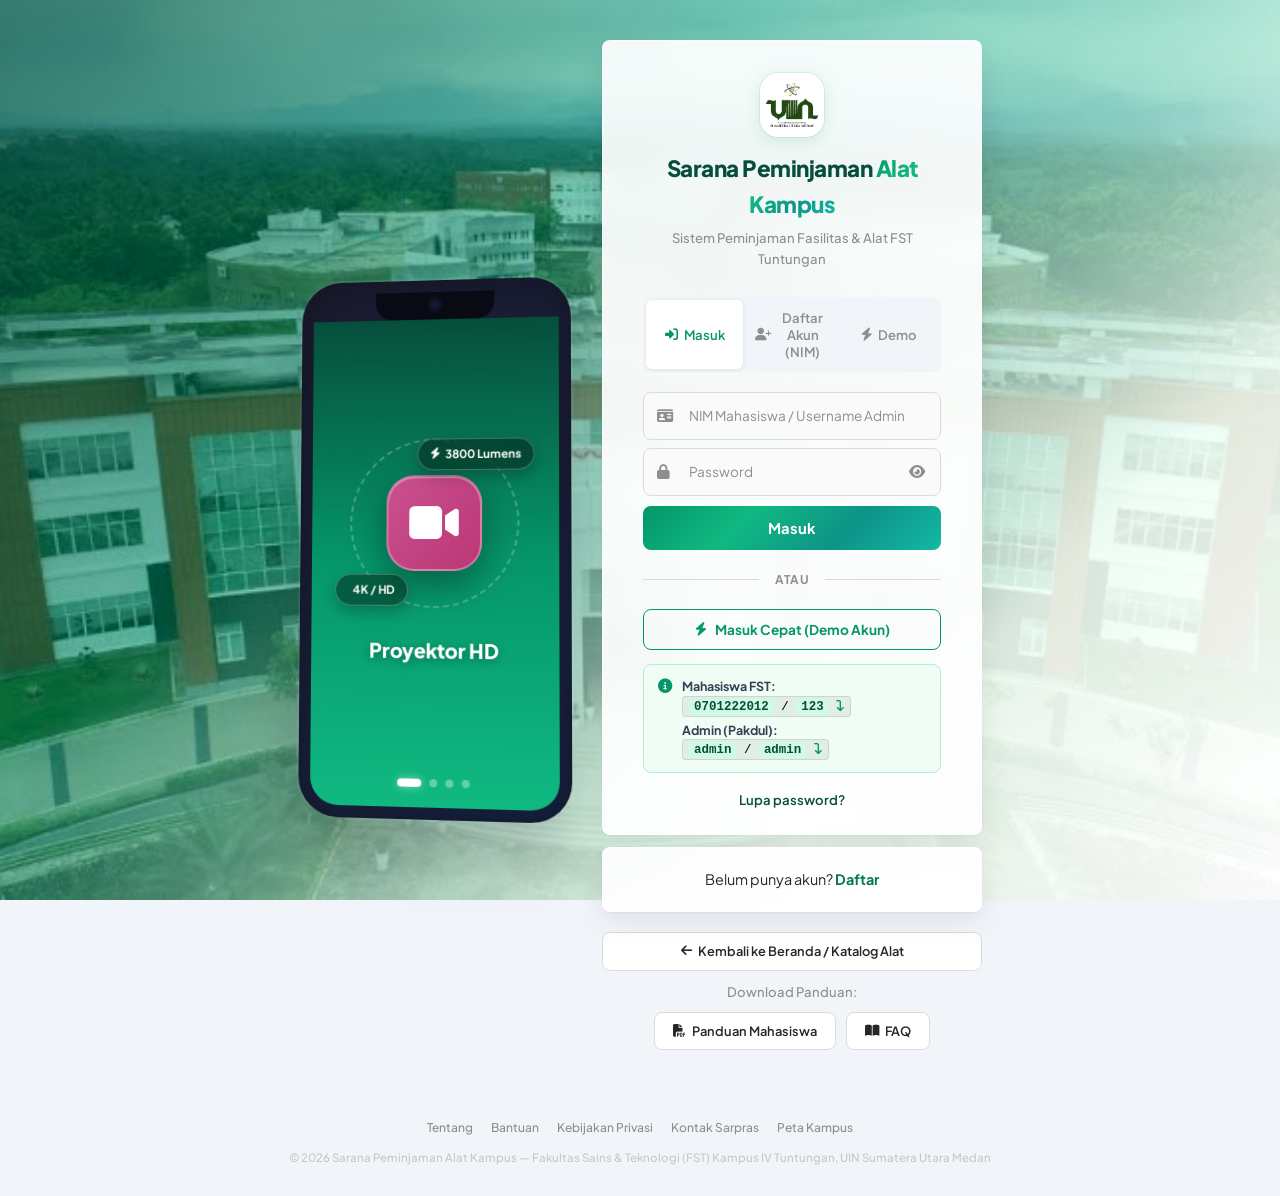
==== admin.html @ a712cbc4 "Add files via upload" ====
<!DOCTYPE html>
<html lang="id">
<head>
  <meta charset="UTF-8">
  <meta name="viewport" content="width=device-width, initial-scale=1.0">
  <title>Admin Dashboard — Sarana Peminjaman Alat Kampus | FST UINSU</title>
  <meta name="description" content="Dashboard Khusus Administrator Sarana Peminjaman Alat Kampus - Fakultas Sains & Teknologi Kampus IV Tuntungan.">
  <link rel="preconnect" href="https://fonts.googleapis.com">
  <link rel="preconnect" href="https://fonts.gstatic.com" crossorigin>
  <link href="https://fonts.googleapis.com/css2?family=Plus+Jakarta+Sans:wght@300;400;500;600;700;800&display=swap" rel="stylesheet">
  <link rel="stylesheet" href="https://cdnjs.cloudflare.com/ajax/libs/font-awesome/6.4.0/css/all.min.css">
  <link rel="stylesheet" href="style.css">
  <style>
    /* Styling Khusus Khusus Halaman Admin */
    .admin-navbar {
      background: #0f172a;
      border-bottom: 2px solid #059669;
      color: #ffffff;
    }
    .admin-navbar .brand-title {
      color: #ffffff;
    }
    .admin-navbar .brand-sub {
      color: #94a3b8;
    }
    .admin-badge-pill {
      background: rgba(16, 185, 129, 0.15);
      border: 1px solid rgba(16, 185, 129, 0.4);
      color: #34d399;
      padding: 6px 14px;
      border-radius: var(--radius-pill);
      font-size: 0.82rem;
      font-weight: 700;
      display: inline-flex;
      align-items: center;
      gap: 6px;
    }

    /* Clean & Simple Admin Hero Banner */
    .admin-simple-banner {
      background: linear-gradient(135deg, #064e3b 0%, #0f172a 100%);
      color: #ffffff;
      border: 1px solid rgba(16, 185, 129, 0.25);
      padding: 1.5rem 2rem;
      border-radius: var(--radius-md);
      margin-bottom: 1.75rem;
      display: flex;
      justify-content: space-between;
      align-items: center;
      flex-wrap: wrap;
      gap: 1.25rem;
      box-shadow: 0 8px 24px rgba(0, 0, 0, 0.08);
    }
    .admin-badge-tag {
      display: inline-flex;
      align-items: center;
      gap: 6px;
      background: rgba(16, 185, 129, 0.2);
      color: #6ee7b7;
      border: 1px solid rgba(16, 185, 129, 0.35);
      padding: 4px 10px;
      border-radius: var(--radius-pill);
      font-size: 0.76rem;
      font-weight: 700;
      margin-bottom: 6px;
    }
    .admin-banner-info h2 {
      font-size: 1.5rem;
      font-weight: 800;
      color: #ffffff;
      margin-bottom: 4px;
    }
    .admin-banner-info p {
      color: #cbd5e1;
      font-size: 0.9rem;
      max-width: 620px;
      margin: 0;
    }
    .admin-banner-actions {
      display: flex;
      gap: 8px;
      flex-wrap: wrap;
    }

    /* Header for Simple Table Panel */
    .panel-header-simple {
      display: flex;
      justify-content: space-between;
      align-items: center;
      flex-wrap: wrap;
      gap: 1rem;
      margin-bottom: 1.2rem;
      background: #ffffff;
      padding: 1.25rem 1.5rem;
      border-radius: var(--radius-md);
      border: 1px solid var(--border-light);
    }
    .search-filter-bar {
      display: flex;
      gap: 10px;
      align-items: center;
      flex-wrap: wrap;
    }
    .search-input-wrap {
      position: relative;
      display: flex;
      align-items: center;
    }
    .search-input-wrap i {
      position: absolute;
      left: 12px;
      color: var(--text-muted);
      font-size: 0.88rem;
    }
    .search-input-wrap input {
      padding: 8px 12px 8px 34px;
      border: 1px solid var(--border-light);
      border-radius: var(--radius-sm);
      font-size: 0.88rem;
      width: 250px;
      background: #f8fafc;
      outline: none;
      transition: var(--transition);
      font-family: inherit;
    }
    .search-input-wrap input:focus {
      border-color: var(--primary);
      background: #ffffff;
      box-shadow: 0 0 0 3px rgba(5, 150, 105, 0.1);
    }
    .simple-select {
      padding: 8px 12px;
      border: 1px solid var(--border-light);
      border-radius: var(--radius-sm);
      background: #f8fafc;
      font-size: 0.88rem;
      outline: none;
      font-family: inherit;
      color: var(--text-secondary);
      font-weight: 600;
      cursor: pointer;
    }
    .simple-select:focus {
      border-color: var(--primary);
      background: #ffffff;
    }

    /* Table Enhancements */
    .custom-table th {
      background: #0f172a;
      color: #ffffff;
      font-weight: 700;
      font-size: 0.82rem;
      padding: 12px 14px;
      letter-spacing: 0.3px;
    }
    .custom-table td {
      padding: 12px 14px;
      vertical-align: middle;
      border-bottom: 1px solid #f1f5f9;
    }
    .student-badge-card {
      display: flex;
      align-items: center;
      gap: 10px;
    }
    .student-avatar {
      width: 38px;
      height: 38px;
      border-radius: 50%;
      background: linear-gradient(135deg, #059669, #10b981);
      color: #ffffff;
      display: flex;
      align-items: center;
      justify-content: center;
      font-weight: 800;
      font-size: 0.95rem;
      flex-shrink: 0;
      box-shadow: 0 2px 6px rgba(5, 150, 105, 0.25);
    }
    .student-info-name {
      font-weight: 700;
      color: var(--text-primary);
      font-size: 0.92rem;
      display: flex;
      align-items: center;
      gap: 6px;
    }
    .student-info-class {
      display: inline-block;
      background: #ecfdf5;
      color: #065f46;
      border: 1px solid #a7f3d0;
      border-radius: 4px;
      font-size: 0.72rem;
      font-weight: 700;
      padding: 1px 6px;
      margin-top: 2px;
    }
    .student-info-nim {
      font-size: 0.78rem;
      color: var(--text-muted);
      margin-top: 2px;
    }
    .item-highlight-box {
      background: #f8fafc;
      border: 1px solid #e2e8f0;
      border-radius: 8px;
      padding: 8px 12px;
    }
  </style>
</head>
<body>
  <!-- Background Glow -->
  <div class="glow-bg glow-1"></div>
  <div class="glow-bg glow-2"></div>
  <div class="glow-bg glow-3"></div>

  <!-- Toast Notification Container -->
  <div id="toast-container" class="toast-container"></div>

  <!-- Top Navigation Bar Admin -->
  <header class="navbar admin-navbar">
    <div class="nav-brand">
      <div class="brand-logo-container">
        <img src="logo-uinsu.png" alt="Logo UINSU Medan" class="brand-uinsu-logo">
      </div>
      <div class="brand-text">
        <span class="brand-title">SARANA <span class="gradient-text">PEMINJAMAN ALAT</span></span>
        <span class="brand-sub">Panel Pengelola Fasilitas & Alat FST Kampus IV Tuntungan</span>
      </div>
    </div>

    <div class="nav-actions">
      <div class="admin-badge-pill">
        <i class="fa-solid fa-shield-halved"></i>
        <span id="admin-header-name">Admin Sarpras FST (Pakdul)</span>
      </div>

      <a href="index.html" class="btn btn-outline btn-sm" style="color:#ffffff; border-color:rgba(255,255,255,0.25);" title="Buka Tampilan Katalog Mahasiswa">
        <i class="fa-solid fa-graduation-cap"></i> Mode Mahasiswa
      </a>

      <button class="btn btn-danger btn-sm" id="btn-admin-logout" onclick="logoutAdmin()">
        <i class="fa-solid fa-right-from-bracket"></i> Keluar
      </button>
    </div>
  </header>

  <!-- Main Container -->
  <main class="main-wrapper">
    <!-- Simple Clean Admin Banner -->
    <div class="admin-simple-banner">
      <div class="admin-banner-info">
        <div class="admin-badge-tag"><i class="fa-solid fa-list-check"></i> Monitoring & Verifikasi Peminjaman Alat Kampus</div>
        <h2>Data Booking Alat Mahasiswa FST</h2>
        <p>Pantau langsung mahasiswa yang membooking proyektor, kabel HDMI, cok sambung, dan beri persetujuan (ACC) dengan mudah.</p>
      </div>
      <div class="admin-banner-actions">
        <button class="btn btn-primary" id="btn-quick-add-item">
          <i class="fa-solid fa-plus-circle"></i> Tambah Unit Alat
        </button>
        <button class="btn btn-outline" id="btn-admin-export-csv" style="background:rgba(255,255,255,0.08); color:#ffffff; border-color:rgba(255,255,255,0.3);">
          <i class="fa-solid fa-file-excel"></i> Unduh Data (.CSV)
        </button>
      </div>
    </div>

    <!-- Admin Metrics Grid -->
    <div class="admin-metrics-grid">
      <div class="metric-card glass-card">
        <div class="metric-icon bg-blue"><i class="fa-solid fa-clock-rotate-left"></i></div>
        <div class="metric-info">
          <span class="metric-val" id="adm-count-pending">0</span>
          <span class="metric-title">Menunggu ACC</span>
        </div>
      </div>
      <div class="metric-card glass-card">
        <div class="metric-icon bg-green"><i class="fa-solid fa-hand-holding-hand"></i></div>
        <div class="metric-info">
          <span class="metric-val" id="adm-count-active">0</span>
          <span class="metric-title">Sedang Dipinjam</span>
        </div>
      </div>
      <div class="metric-card glass-card">
        <div class="metric-icon bg-purple"><i class="fa-solid fa-circle-check"></i></div>
        <div class="metric-info">
          <span class="metric-val" id="adm-count-done">0</span>
          <span class="metric-title">Selesai Dikembalikan</span>
        </div>
      </div>
      <div class="metric-card glass-card">
        <div class="metric-icon bg-yellow"><i class="fa-solid fa-boxes-stacked"></i></div>
        <div class="metric-info">
          <span class="metric-val" id="adm-count-total-stock">0</span>
          <span class="metric-title">Total Stok Alat FST</span>
        </div>
      </div>
    </div>

    <!-- Navigation Sub-Tabs -->
    <div class="admin-sub-tabs">
      <button class="sub-tab active" data-sub="admin-sub-requests">
        <i class="fa-solid fa-users-viewfinder"></i> Daftar Booking Mahasiswa <span class="badge badge-warning" id="pending-tab-badge">0</span>
      </button>
      <button class="sub-tab" data-sub="admin-sub-inventory">
        <i class="fa-solid fa-boxes-stacked"></i> Stok Alat Kampus
      </button>
      <button class="sub-tab" data-sub="admin-sub-students">
        <i class="fa-solid fa-id-card"></i> Data Mahasiswa (<span id="student-count-badge">0</span>)
      </button>
      <button class="sub-tab" data-sub="admin-sub-reports">
        <i class="fa-solid fa-clock-rotate-left"></i> Riwayat Selesai
      </button>
      <button class="sub-tab" data-sub="admin-sub-sql" style="margin-left:auto;">
        <i class="fa-solid fa-terminal"></i> Database SQL
      </button>
    </div>

    <!-- Sub 1: Requests Management (Daftar Booking Mahasiswa) -->
    <div id="admin-sub-requests" class="admin-sub-panel active">
      <div class="panel-header-simple">
        <div>
          <h3 style="font-size:1.25rem; font-weight:800; color:var(--text-primary); margin-bottom:4px;">
            <i class="fa-solid fa-clipboard-user text-primary"></i> Mahasiswa yang Membooking Alat Kampus
          </h3>
          <p class="text-muted" style="font-size:0.88rem;">Berikut adalah daftar nama mahasiswa, kelas, alat yang dipinjam, beserta status verifikasi.</p>
        </div>
        <div class="search-filter-bar">
          <div class="search-input-wrap">
            <i class="fa-solid fa-magnifying-glass"></i>
            <input type="text" id="admin-booking-search" placeholder="Cari nama mahasiswa, NIM, atau alat..." oninput="filterAdminLoans()">
          </div>
          <select id="admin-status-filter" onchange="filterAdminLoans()" class="simple-select">
            <option value="all">Semua Status</option>
            <option value="pending">Menunggu ACC (Pending)</option>
            <option value="approved">Sedang Dipinjam (ACC)</option>
            <option value="returned">Selesai Dikembalikan</option>
            <option value="rejected">Ditolak</option>
          </select>
        </div>
      </div>

      <div class="table-container glass-card" style="box-shadow: 0 4px 20px rgba(0,0,0,0.04); border-radius:12px; overflow:hidden;">
        <table class="custom-table" id="admin-requests-table">
          <thead>
            <tr>
              <th style="width:110px;">ID Booking</th>
              <th>Identitas Mahasiswa</th>
              <th>Alat yang Dibooking</th>
              <th>Jadwal Penggunaan</th>
              <th>Ruangan & Keperluan</th>
              <th style="text-align:center;">Status</th>
              <th style="width: 170px; text-align:center;">Tindakan Admin</th>
            </tr>
          </thead>
          <tbody id="admin-requests-body">
            <!-- Dynamically filled -->
          </tbody>
        </table>
      </div>
    </div>

    <!-- Sub 2: Inventory Stock Management -->
    <div id="admin-sub-inventory" class="admin-sub-panel">
      <div class="panel-header-sub">
        <div>
          <h3>Kelola Inventaris Fasilitas FST Kampus IV Tuntungan</h3>
          <p class="text-muted">Tambah stok unit baru, ubah ketersediaan, perbaiki kondisi barang.</p>
        </div>
        <button class="btn btn-primary btn-sm" id="btn-add-item-modal">
          <i class="fa-solid fa-plus"></i> Tambah Unit Baru
        </button>
      </div>

      <div class="table-container glass-card">
        <table class="custom-table" id="admin-stock-table">
          <thead>
            <tr>
              <th>Kode Unit</th>
              <th>Nama Barang</th>
              <th>Kategori</th>
              <th>Total Stok</th>
              <th>Tersedia</th>
              <th>Kondisi</th>
              <th>Aksi</th>
            </tr>
          </thead>
          <tbody id="admin-stock-body">
            <!-- Injected via JS -->
          </tbody>
        </table>
      </div>
    </div>

    <!-- Sub 3: Mahasiswa Management (Multi Mahasiswa) -->
    <div id="admin-sub-students" class="admin-sub-panel">
      <div class="panel-header-sub">
        <div>
          <h3>Daftar Akun Mahasiswa Terdaftar (NIM)</h3>
          <p class="text-muted">Semua mahasiswa yang telah registrasi menggunakan NIM pada sistem peminjaman PAKDUL UINSU.</p>
        </div>
      </div>
      <div class="table-container glass-card">
        <table class="custom-table" id="admin-students-table">
          <thead>
            <tr>
              <th>NIM Mahasiswa</th>
              <th>Nama Lengkap</th>
              <th>Kelas / Rombel</th>
              <th>Program Studi</th>
              <th>No. WhatsApp</th>
              <th>Total Pinjam</th>
              <th>Status Akun</th>
            </tr>
          </thead>
          <tbody id="admin-students-body">
            <!-- Dynamically populated via JS -->
          </tbody>
        </table>
      </div>
    </div>

    <!-- Sub 4: Log Reports -->
    <div id="admin-sub-reports" class="admin-sub-panel">
      <div class="panel-header-sub">
        <div>
          <h3>Riwayat Log Transaksi & Arsip ACC</h3>
          <p class="text-muted">Semua arsip permohonan yang disetujui, ditolak, dan dikembalikan.</p>
        </div>
      </div>
      <div class="table-container glass-card">
        <table class="custom-table" id="admin-logs-table">
          <thead>
            <tr>
              <th>Waktu Log</th>
              <th>Mahasiswa</th>
              <th>Fasilitas</th>
              <th>Status Akhir</th>
              <th>Catatan Admin</th>
            </tr>
          </thead>
          <tbody id="admin-logs-body">
            <!-- Dynamically filled -->
          </tbody>
        </table>
      </div>
    </div>

    <!-- Sub 5: SQL Query Console (Database Query Simulator) -->
    <div id="admin-sub-sql" class="admin-sub-panel">
      <div class="panel-header-sub">
        <div>
          <h3>Database Query Console (SQL Simulator)</h3>
          <p class="text-muted">Eksekusi perintah query SQL langsung (SELECT, INSERT, UPDATE, DELETE) pada tabel <code>users</code>, <code>fasilitas</code>, dan <code>peminjaman</code>.</p>
        </div>
      </div>

      <div class="glass-card" style="padding:1.5rem; margin-bottom:1.5rem;">
        <div style="display:flex; justify-content:space-between; align-items:center; margin-bottom:10px; flex-wrap:wrap; gap:8px;">
          <span style="font-weight:700; color:var(--text-primary);"><i class="fa-solid fa-terminal text-primary"></i> Editor Perintah SQL:</span>
          <div style="display:flex; gap:6px; flex-wrap:wrap;">
            <button type="button" class="btn btn-outline btn-sm" onclick="setSampleSql(1)">Query 1: Semua Mahasiswa</button>
            <button type="button" class="btn btn-outline btn-sm" onclick="setSampleSql(2)">Query 2: Alat Tersedia</button>
            <button type="button" class="btn btn-outline btn-sm" onclick="setSampleSql(3)">Query 3: Peminjaman Pending</button>
            <button type="button" class="btn btn-outline btn-sm" onclick="setSampleSql(4)">Query 4: Riwayat Peminjaman</button>
          </div>
        </div>

        <textarea id="sql-input-query" rows="4" style="width:100%; font-family:Consolas, 'Courier New', monospace; font-size:0.95rem; background:#0f172a; color:#38bdf8; border:1px solid #334155; border-radius:8px; padding:14px; outline:none; resize:vertical;" placeholder="Tuliskan query SQL di sini, contoh: SELECT * FROM users;"></textarea>

        <div style="display:flex; justify-content:space-between; align-items:center; margin-top:12px; flex-wrap:wrap; gap:10px;">
          <div style="font-size:0.8rem; color:var(--text-muted);">
            Tabel tersedia: <code style="color:#059669; font-weight:700;">users</code> (Mahasiswa & Admin), <code style="color:#059669; font-weight:700;">fasilitas</code> (Inventaris Alat), <code style="color:#059669; font-weight:700;">peminjaman</code> (Transaksi).
          </div>
          <button type="button" class="btn btn-primary" onclick="runSqlQuery()" style="padding:8px 20px;">
            <i class="fa-solid fa-play"></i> Eksekusi Query
          </button>
        </div>
      </div>

      <div class="glass-card" style="padding:1.5rem;">
        <div style="display:flex; justify-content:space-between; align-items:center; margin-bottom:12px;">
          <h4 style="font-weight:700;"><i class="fa-solid fa-table-list"></i> Hasil Eksekusi Query (Result Set)</h4>
          <span id="sql-exec-info" style="font-size:0.82rem; color:var(--text-muted);">Status: Siap menjalankan query</span>
        </div>
        <div id="sql-result-container" style="overflow-x:auto; max-height:450px;">
          <p class="text-muted" style="padding:1rem 0;">Belum ada query yang dieksekusi. Klik salah satu tombol contoh query atau ketik query SQL Anda di atas.</p>
        </div>
      </div>
    </div>
  </main>

  <!-- Modal: Tambah / Edit Fasilitas Baru (Admin) -->
  <div class="modal-backdrop" id="modal-inventory">
    <div class="modal-box glass-card">
      <div class="modal-header">
        <h3><i class="fa-solid fa-boxes-packing text-primary"></i> Tambah Sarana / Alat Perkuliahan Baru</h3>
        <button class="close-btn" onclick="closeModal('modal-inventory')">&times;</button>
      </div>
      <div class="modal-body">
        <form id="inventory-form">
          <input type="hidden" id="inv-id">
          <div class="form-group">
            <label>Kode Barang (ID Unik) <span class="text-danger">*</span></label>
            <input type="text" id="inv-code" placeholder="Contoh: PROJ-03 / HDMI-04" required>
          </div>
          <div class="form-group">
            <label>Nama Barang / Tipe <span class="text-danger">*</span></label>
            <input type="text" id="inv-name" placeholder="Contoh: Kabel HDMI 2.1 Braided 5M" required>
          </div>
          <div class="form-row">
            <div class="form-group">
              <label>Kategori <span class="text-danger">*</span></label>
              <select id="inv-category" required>
                <option value="hdmi">Kabel HDMI</option>
                <option value="proyektor">Proyektor</option>
                <option value="coksambung">Cok Sambung</option>
              </select>
            </div>
            <div class="form-group">
              <label>Total Stok Unit <span class="text-danger">*</span></label>
              <input type="number" id="inv-stock" min="1" max="100" value="5" required>
            </div>
          </div>
          <div class="form-group">
            <label>Lokasi Penyimpanan / Pos Sarpras <span class="text-danger">*</span></label>
            <input type="text" id="inv-location" placeholder="Contoh: Pos Sarpras FST Lt. 1, Kampus IV Tuntungan" required>
          </div>
          <div class="form-group">
            <label>Spesifikasi & Kelengkapan</label>
            <textarea id="inv-specs" rows="2" placeholder="Panjang kabel, lumens proyektor, lubang colokan, dll."></textarea>
          </div>
          <div class="modal-footer-actions">
            <button type="button" class="btn btn-secondary" onclick="closeModal('modal-inventory')">Batal</button>
            <button type="submit" class="btn btn-primary"><i class="fa-solid fa-save"></i> Simpan ke Inventaris</button>
          </div>
        </form>
      </div>
    </div>
  </div>

  <!-- Footer -->
  <footer class="footer">
    <div class="footer-content">
      <p>© 2026 <strong>Sarana Peminjaman Alat Kampus</strong> — Panel Khusus Administrator Sarpras Fakultas Sains dan Teknologi (FST) Kampus IV Tuntungan UIN Sumatera Utara Medan.</p>
      <div class="footer-tags">
        <span class="status-indicator online"></span> Mode Khusus Admin Aktif
      </div>
    </div>
  </footer>

  <script src="admin.js"></script>
</body>
</html>
---- style.css ----
:root {
  --font-family: 'Plus Jakarta Sans', system-ui, -apple-system, sans-serif;
  
  /* Color Palette - Paduan Putih & Hijau UINSU */
  --bg-page: #f8fafc;
  --bg-card: #ffffff;
  --bg-card-hover: #f0fdf4;
  --border-light: #e2e8f0;
  --border-green: rgba(5, 150, 105, 0.25);
  
  /* Primary Green (Khas UINSU) */
  --primary: #059669;
  --primary-hover: #047857;
  --primary-dark: #064e3b;
  --primary-light: #ecfdf5;
  --primary-subtle: #d1fae5;
  
  /* Secondary & Accents */
  --secondary: #0d9488;
  --accent-gold: #d97706;
  --accent-gold-light: #fef3c7;
  --accent-emerald: #10b981;
  --accent-rose: #e11d48;
  --accent-rose-light: #ffe4e6;

  /* Typography Colors */
  --text-primary: #0f172a;
  --text-secondary: #334155;
  --text-muted: #64748b;
  --text-light: #ffffff;

  /* Shadows */
  --shadow-sm: 0 1px 3px rgba(0, 0, 0, 0.06), 0 1px 2px rgba(0, 0, 0, 0.04);
  --shadow-card: 0 4px 20px -2px rgba(15, 23, 42, 0.06), 0 2px 6px -1px rgba(15, 23, 42, 0.04);
  --shadow-card-hover: 0 14px 30px -4px rgba(5, 150, 105, 0.16), 0 4px 10px -2px rgba(0, 0, 0, 0.04);
  --shadow-glow: 0 0 25px rgba(16, 185, 129, 0.25);

  --radius-sm: 8px;
  --radius-md: 14px;
  --radius-lg: 20px;
  --radius-pill: 9999px;

  --transition: all 0.25s cubic-bezier(0.4, 0, 0.2, 1);
}

* {
  box-sizing: border-box;
  margin: 0;
  padding: 0;
}

body {
  font-family: var(--font-family);
  background-color: var(--bg-page);
  color: var(--text-primary);
  min-height: 100vh;
  position: relative;
  overflow-x: hidden;
  line-height: 1.6;
}

/* Background Kampus UINSU - Mode Paduan Hijau Emerald & Putih */
body::before {
  content: '';
  position: fixed;
  top: 0;
  left: 0;
  width: 100%;
  height: 100%;
  background: 
    linear-gradient(135deg, 
      rgba(6, 78, 59, 0.28) 0%, 
      rgba(240, 253, 244, 0.82) 40%, 
      rgba(248, 250, 252, 0.90) 100%),
    url('bg-kampus.jpg') center top / cover no-repeat;
  pointer-events: none;
  z-index: -2;
  filter: brightness(1.05) saturate(1.25);
}

/* Ambient Subtle Lighting */
.glow-bg {
  position: fixed;
  border-radius: 50%;
  filter: blur(120px);
  pointer-events: none;
  z-index: -1;
}

.glow-1 {
  width: 500px;
  height: 500px;
  background: radial-gradient(circle, rgba(16, 185, 129, 0.12) 0%, transparent 70%);
  top: -100px;
  right: -100px;
}

.glow-2 {
  width: 600px;
  height: 600px;
  background: radial-gradient(circle, rgba(5, 150, 105, 0.08) 0%, transparent 70%);
  bottom: 10%;
  left: -200px;
}

.glow-3 {
  width: 400px;
  height: 400px;
  background: radial-gradient(circle, rgba(217, 119, 6, 0.06) 0%, transparent 70%);
  top: 40%;
  right: 10%;
}

/* Generic Clean Card */
.glass-card {
  background: var(--bg-card);
  border: 1px solid var(--border-light);
  border-radius: var(--radius-md);
  box-shadow: var(--shadow-card);
  transition: var(--transition);
}

.gradient-text {
  background: linear-gradient(135deg, #059669, #10b981);
  -webkit-background-clip: text;
  -webkit-text-fill-color: transparent;
}

/* Navbar */
.navbar {
  position: sticky;
  top: 0;
  z-index: 100;
  display: flex;
  align-items: center;
  justify-content: space-between;
  padding: 0.9rem 3rem;
  background: rgba(255, 255, 255, 0.94);
  backdrop-filter: blur(14px);
  -webkit-backdrop-filter: blur(14px);
  border-bottom: 2px solid #10b981;
  box-shadow: 0 4px 20px -2px rgba(0, 0, 0, 0.04);
}

.nav-brand {
  display: flex;
  align-items: center;
  gap: 12px;
}

.brand-logo-container {
  width: 48px;
  height: 48px;
  border-radius: 12px;
  background: #ffffff;
  display: flex;
  align-items: center;
  justify-content: center;
  padding: 4px;
  box-shadow: 0 4px 12px rgba(16, 185, 129, 0.2);
  border: 1px solid rgba(5, 150, 105, 0.2);
  transition: transform 0.3s ease;
}

.brand-logo-container:hover {
  transform: scale(1.06);
}

.brand-uinsu-logo {
  width: 100%;
  height: 100%;
  object-fit: contain;
}

.brand-text {
  display: flex;
  flex-direction: column;
}

.brand-title {
  font-size: 1.25rem;
  font-weight: 800;
  letter-spacing: -0.5px;
  color: var(--primary-dark);
}

.brand-sub {
  font-size: 0.75rem;
  color: var(--text-muted);
  font-weight: 600;
}

.nav-actions {
  display: flex;
  align-items: center;
  gap: 1rem;
}

.role-switcher-badge {
  display: flex;
  align-items: center;
  gap: 8px;
  padding: 7px 15px;
  background: #f0fdf4;
  border: 1px solid rgba(5, 150, 105, 0.3);
  border-radius: var(--radius-pill);
  font-size: 0.825rem;
  font-weight: 600;
  color: #047857;
  cursor: pointer;
  transition: var(--transition);
}

.role-switcher-badge:hover {
  background: #d1fae5;
  border-color: var(--primary);
  transform: translateY(-1px);
}

/* Main Layout */
.main-wrapper {
  max-width: 1300px;
  margin: 0 auto;
  padding: 2rem 2rem 5rem 2rem;
  position: relative;
  z-index: 10;
}

/* View Navigation Bar */
.view-navigation {
  display: flex;
  gap: 8px;
  margin-bottom: 2rem;
  background: #ffffff;
  padding: 6px;
  border-radius: var(--radius-pill);
  border: 1px solid var(--border-light);
  box-shadow: var(--shadow-sm);
  width: fit-content;
}

.nav-tab {
  border: none;
  background: transparent;
  color: var(--text-secondary);
  font-family: inherit;
  font-size: 0.9rem;
  font-weight: 600;
  padding: 9px 20px;
  border-radius: var(--radius-pill);
  cursor: pointer;
  display: flex;
  align-items: center;
  gap: 8px;
  transition: var(--transition);
}

.nav-tab:hover {
  color: var(--primary);
  background: #f0fdf4;
}

.nav-tab.active {
  background: linear-gradient(135deg, #059669, #047857);
  color: #ffffff;
  box-shadow: 0 4px 14px rgba(5, 150, 105, 0.35);
}

.badge {
  background: rgba(255, 255, 255, 0.25);
  color: #fff;
  font-size: 0.7rem;
  padding: 2px 7px;
  border-radius: var(--radius-pill);
  font-weight: 700;
}

.nav-tab.active .badge {
  background: rgba(255, 255, 255, 0.3);
  color: #fff;
}

.badge-warning {
  background: var(--accent-gold);
  color: #fff;
}

/* Views */
.view-panel {
  display: none;
  animation: fadeIn 0.3s cubic-bezier(0.4, 0, 0.2, 1);
}

.view-panel.active {
  display: block;
}

@keyframes fadeIn {
  from { opacity: 0; transform: translateY(6px); }
  to { opacity: 1; transform: translateY(0); }
}

/* ============================================================
   HERO BANNER (PADUAN HIJAU, PUTIH, & GAMBAR KAMPUS TERANG)
============================================================ */
.hero-banner {
  display: grid;
  grid-template-columns: 1.35fr 1fr;
  gap: 2.2rem;
  padding: 3.2rem 3rem;
  margin-bottom: 2.5rem;
  position: relative;
  overflow: hidden;
  border-radius: var(--radius-lg);
  border: 1px solid rgba(5, 150, 105, 0.25);
  box-shadow: 0 15px 35px -5px rgba(5, 150, 105, 0.12), 0 5px 15px rgba(0, 0, 0, 0.04);
  background: #ffffff;
}

/* Background image layer for Hero: Daylight Campus with soft White-Green wash */
.hero-banner-bg {
  position: absolute;
  inset: 0;
  background: 
    linear-gradient(95deg, 
      rgba(255, 255, 255, 0.96) 0%, 
      rgba(255, 255, 255, 0.88) 45%, 
      rgba(255, 255, 255, 0.38) 75%, 
      rgba(240, 253, 244, 0.45) 100%),
    url('bg-kampus.jpg') center 35% / cover no-repeat;
  z-index: 0;
  filter: brightness(1.18) saturate(1.22) contrast(1.02);
  transition: transform 0.8s ease;
}

.hero-banner:hover .hero-banner-bg {
  transform: scale(1.03);
}

.hero-banner::after {
  content: '';
  position: absolute;
  top: 0;
  right: 0;
  width: 350px;
  height: 100%;
  background: radial-gradient(circle, rgba(16, 185, 129, 0.15), transparent 70%);
  pointer-events: none;
  z-index: 1;
}

.hero-content {
  position: relative;
  z-index: 2;
}

.hero-badge-group {
  display: flex;
  align-items: center;
  gap: 8px;
  flex-wrap: wrap;
  margin-bottom: 1.1rem;
}

.hero-badge {
  display: inline-flex;
  align-items: center;
  gap: 6px;
  padding: 5px 14px;
  border-radius: var(--radius-pill);
  background: #ffffff;
  border: 1px solid rgba(5, 150, 105, 0.3);
  color: #047857;
  font-size: 0.8rem;
  font-weight: 700;
  box-shadow: 0 2px 8px rgba(0, 0, 0, 0.04);
}

.hero-badge-location {
  background: #fef3c7;
  border-color: rgba(217, 119, 6, 0.35);
  color: #b45309;
}

.hero-title {
  font-size: 2.35rem;
  font-weight: 800;
  line-height: 1.25;
  margin-bottom: 1rem;
  letter-spacing: -0.5px;
  color: #064e3b;
}

.hero-desc {
  color: #334155;
  font-size: 1rem;
  margin-bottom: 2rem;
  max-width: 580px;
  line-height: 1.6;
  font-weight: 500;
}

.hero-stats {
  display: flex;
  align-items: center;
  gap: 1.8rem;
}

.stat-item {
  display: flex;
  flex-direction: column;
}

.stat-number {
  font-size: 1.85rem;
  font-weight: 800;
  color: #064e3b;
}

.stat-number.text-success {
  color: #059669;
}

.stat-number.text-warning {
  color: #d97706;
}

.stat-label {
  font-size: 0.8rem;
  color: #64748b;
  font-weight: 600;
}

.stat-divider {
  width: 1px;
  height: 38px;
  background: rgba(5, 150, 105, 0.2);
}

.hero-illustration {
  display: flex;
  flex-direction: column;
  justify-content: center;
  gap: 1.1rem;
  position: relative;
  z-index: 2;
}

.floating-gadget {
  display: flex;
  align-items: center;
  gap: 1.1rem;
  padding: 1.1rem 1.5rem;
  border-radius: var(--radius-md);
  background: rgba(255, 255, 255, 0.94);
  border: 1px solid rgba(5, 150, 105, 0.22);
  backdrop-filter: blur(12px);
  -webkit-backdrop-filter: blur(12px);
  box-shadow: 0 8px 24px rgba(15, 23, 42, 0.08);
  transition: var(--transition);
  color: #0f172a;
}

.floating-gadget:hover {
  transform: translateX(8px);
  border-color: #059669;
  background: #ffffff;
  box-shadow: 0 12px 28px rgba(5, 150, 105, 0.2);
}

.floating-gadget i {
  font-size: 1.6rem;
  width: 44px;
  height: 44px;
  border-radius: 10px;
  display: flex;
  align-items: center;
  justify-content: center;
}

.card-hdmi i {
  background: #eff6ff;
  color: #2563eb;
}

.card-projector i {
  background: #fdf2f8;
  color: #db2777;
}

.card-plug i {
  background: #fef3c7;
  color: #d97706;
}

.floating-gadget strong {
  display: block;
  font-size: 0.95rem;
  color: #0f172a;
}

.floating-gadget small {
  color: #64748b;
  font-size: 0.78rem;
  font-weight: 500;
}

/* ============================================================
   FILTER & SEARCH BAR
============================================================ */
.filter-bar {
  display: flex;
  align-items: center;
  justify-content: space-between;
  padding: 1.1rem 1.6rem;
  margin-bottom: 2rem;
  gap: 1rem;
  flex-wrap: wrap;
  background: #ffffff;
  border: 1px solid var(--border-light);
  box-shadow: var(--shadow-card);
  border-radius: var(--radius-md);
}

.search-box {
  display: flex;
  align-items: center;
  gap: 10px;
  background: #f8fafc;
  border: 1px solid #cbd5e1;
  padding: 9px 18px;
  border-radius: var(--radius-pill);
  flex: 1;
  min-width: 280px;
  transition: var(--transition);
}

.search-box:focus-within {
  border-color: var(--primary);
  background: #ffffff;
  box-shadow: 0 0 0 3px rgba(5, 150, 105, 0.15);
}

.search-box i {
  color: var(--text-muted);
}

.search-box input {
  background: transparent;
  border: none;
  outline: none;
  color: var(--text-primary);
  font-family: inherit;
  font-size: 0.9rem;
  width: 100%;
}

.search-box input::placeholder {
  color: #94a3b8;
}

.category-pills {
  display: flex;
  gap: 8px;
  flex-wrap: wrap;
}

.pill {
  background: #f1f5f9;
  border: 1px solid var(--border-light);
  color: #475569;
  padding: 8px 18px;
  border-radius: var(--radius-pill);
  font-family: inherit;
  font-size: 0.85rem;
  font-weight: 600;
  cursor: pointer;
  display: flex;
  align-items: center;
  gap: 6px;
  transition: var(--transition);
}

.pill:hover {
  background: #ecfdf5;
  color: var(--primary);
  border-color: rgba(5, 150, 105, 0.3);
}

.pill.active {
  background: var(--primary);
  border-color: var(--primary-hover);
  color: #ffffff;
  box-shadow: 0 4px 12px rgba(5, 150, 105, 0.28);
}

/* ============================================================
   ITEMS GRID & EQUIPMENT CARDS
============================================================ */
.items-grid {
  display: grid;
  grid-template-columns: repeat(auto-fill, minmax(350px, 1fr));
  gap: 1.8rem;
}

.equipment-card {
  border-radius: var(--radius-lg);
  overflow: hidden;
  display: flex;
  flex-direction: column;
  position: relative;
  background: #ffffff;
  border: 1px solid var(--border-light);
  box-shadow: var(--shadow-card);
  transition: var(--transition);
}

.equipment-card:hover {
  transform: translateY(-6px);
  border-color: rgba(5, 150, 105, 0.4);
  box-shadow: var(--shadow-card-hover);
}

.card-top {
  position: relative;
  height: 180px;
  overflow: hidden;
  background: linear-gradient(135deg, #f0fdf4 0%, #ecfdf5 100%);
  display: flex;
  align-items: center;
  justify-content: center;
  border-bottom: 1px solid rgba(5, 150, 105, 0.1);
}

.item-badge-category {
  position: absolute;
  top: 14px;
  left: 14px;
  z-index: 2;
  font-size: 0.75rem;
  font-weight: 700;
  padding: 4px 10px;
  border-radius: var(--radius-pill);
}

.badge-hdmi {
  background: #eff6ff;
  color: #1d4ed8;
  border: 1px solid rgba(37, 99, 235, 0.3);
}

.badge-proyektor {
  background: #fdf2f8;
  color: #be185d;
  border: 1px solid rgba(219, 39, 119, 0.3);
}

.badge-coksambung {
  background: #fef3c7;
  color: #b45309;
  border: 1px solid rgba(217, 119, 6, 0.3);
}

.stock-status-pill {
  position: absolute;
  top: 14px;
  right: 14px;
  z-index: 2;
  font-size: 0.75rem;
  font-weight: 700;
  padding: 4px 10px;
  border-radius: var(--radius-pill);
}

.status-ready {
  background: #d1fae5;
  color: #065f46;
  border: 1px solid rgba(5, 150, 105, 0.4);
}

.status-out {
  background: #ffe4e6;
  color: #9f1239;
  border: 1px solid rgba(225, 29, 72, 0.4);
}

.item-visual-icon {
  font-size: 4rem;
  color: #059669;
  opacity: 0.9;
  transition: transform 0.3s ease;
}

.equipment-card:hover .item-visual-icon {
  transform: scale(1.1);
}

.card-body {
  padding: 1.5rem;
  display: flex;
  flex-direction: column;
  flex: 1;
  background: #ffffff;
}

.item-title {
  font-size: 1.15rem;
  font-weight: 700;
  margin-bottom: 0.4rem;
  color: #0f172a;
}

.item-specs {
  color: #475569;
  font-size: 0.85rem;
  margin-bottom: 1.2rem;
  flex: 1;
  line-height: 1.5;
}

.card-meta-list {
  display: flex;
  flex-direction: column;
  gap: 6px;
  margin-bottom: 1.2rem;
  font-size: 0.825rem;
  border-top: 1px solid #f1f5f9;
  padding-top: 1rem;
}

.meta-row {
  display: flex;
  justify-content: space-between;
  color: #64748b;
}

.meta-row span:last-child {
  color: #0f172a;
  font-weight: 600;
}

.card-footer {
  display: flex;
  gap: 10px;
}

/* ============================================================
   BUTTONS
============================================================ */
.btn {
  font-family: inherit;
  font-size: 0.875rem;
  font-weight: 600;
  padding: 10px 18px;
  border-radius: var(--radius-sm);
  border: none;
  cursor: pointer;
  display: inline-flex;
  align-items: center;
  justify-content: center;
  gap: 8px;
  transition: var(--transition);
}

.btn-block {
  width: 100%;
}

.btn-sm {
  padding: 6px 14px;
  font-size: 0.8rem;
  border-radius: 6px;
}

.btn-primary {
  background: linear-gradient(135deg, #059669, #047857);
  color: #ffffff;
  box-shadow: 0 4px 12px rgba(5, 150, 105, 0.25);
}

.btn-primary:hover {
  background: linear-gradient(135deg, #047857, #064e3b);
  box-shadow: 0 6px 16px rgba(5, 150, 105, 0.35);
  transform: translateY(-1px);
}

.btn-success {
  background: #10b981;
  color: #ffffff;
}

.btn-success:hover {
  background: #059669;
}

.btn-danger {
  background: #e11d48;
  color: #ffffff;
}

.btn-danger:hover {
  background: #be123c;
}

.btn-outline {
  background: #ffffff;
  border: 1px solid rgba(5, 150, 105, 0.3);
  color: #047857;
}

.btn-outline:hover {
  background: #f0fdf4;
  border-color: #059669;
}

.btn-secondary {
  background: #f1f5f9;
  color: #475569;
}

.btn-secondary:hover {
  background: #e2e8f0;
}

.btn:disabled {
  opacity: 0.5;
  cursor: not-allowed;
  pointer-events: none;
}

/* ============================================================
   PANEL HEADER & USER INFO
============================================================ */
.panel-header {
  display: flex;
  justify-content: space-between;
  align-items: center;
  margin-bottom: 2rem;
  gap: 1rem;
  flex-wrap: wrap;
}

.panel-header h2 {
  color: #064e3b;
  font-weight: 800;
  margin-bottom: 4px;
}

.user-info-card {
  display: flex;
  align-items: center;
  gap: 12px;
  padding: 10px 18px;
  background: #ffffff;
  border: 1px solid var(--border-light);
  border-radius: var(--radius-md);
  box-shadow: var(--shadow-sm);
}

.panel-header-sub {
  display: flex;
  justify-content: space-between;
  align-items: center;
  margin-bottom: 1.2rem;
  flex-wrap: wrap;
  gap: 1rem;
}

.panel-header-sub h3 {
  color: #064e3b;
  font-weight: 700;
}

/* ============================================================
   TABLES
============================================================ */
.table-container {
  overflow-x: auto;
  border-radius: var(--radius-md);
  background: #ffffff;
  border: 1px solid var(--border-light);
  box-shadow: var(--shadow-card);
}

.custom-table {
  width: 100%;
  border-collapse: collapse;
  text-align: left;
  font-size: 0.875rem;
}

.custom-table th {
  background: #f0fdf4;
  padding: 14px 18px;
  color: #064e3b;
  font-weight: 700;
  border-bottom: 2px solid #d1fae5;
  white-space: nowrap;
}

.custom-table td {
  padding: 14px 18px;
  border-bottom: 1px solid #f1f5f9;
  vertical-align: middle;
  color: #1e293b;
}

.custom-table tr:hover td {
  background: #f8fafc;
}

/* Status Chips */
.status-tag {
  display: inline-flex;
  align-items: center;
  gap: 6px;
  padding: 4px 12px;
  border-radius: var(--radius-pill);
  font-size: 0.75rem;
  font-weight: 700;
}

.status-tag.pending {
  background: #fef3c7;
  color: #b45309;
  border: 1px solid rgba(217, 119, 6, 0.3);
}

.status-tag.approved {
  background: #d1fae5;
  color: #065f46;
  border: 1px solid rgba(5, 150, 105, 0.35);
}

.status-tag.rejected {
  background: #ffe4e6;
  color: #9f1239;
  border: 1px solid rgba(225, 29, 72, 0.3);
}

.status-tag.returned {
  background: #eff6ff;
  color: #1d4ed8;
  border: 1px solid rgba(37, 99, 235, 0.3);
}

/* Empty State */
.empty-state {
  text-align: center;
  padding: 4rem 2rem;
}

.empty-state i {
  font-size: 3.5rem;
  color: #94a3b8;
  margin-bottom: 1rem;
}

.empty-state h3 {
  font-size: 1.25rem;
  margin-bottom: 0.5rem;
  color: #0f172a;
}

.empty-state p {
  color: #64748b;
  max-width: 450px;
  margin: 0 auto 1.5rem auto;
  font-size: 0.9rem;
}

.hidden {
  display: none !important;
}

/* ============================================================
   ADMIN CONTROL CENTER
============================================================ */
.admin-metrics-grid {
  display: grid;
  grid-template-columns: repeat(auto-fit, minmax(230px, 1fr));
  gap: 1.2rem;
  margin-bottom: 2rem;
}

.metric-card {
  padding: 1.5rem;
  display: flex;
  align-items: center;
  gap: 1.2rem;
  background: #ffffff;
  border: 1px solid var(--border-light);
  box-shadow: var(--shadow-card);
}

.metric-icon {
  width: 52px;
  height: 52px;
  border-radius: 14px;
  display: flex;
  align-items: center;
  justify-content: center;
  font-size: 1.4rem;
}

.bg-blue { background: #eff6ff; color: #2563eb; }
.bg-green { background: #d1fae5; color: #059669; }
.bg-purple { background: #f3e8ff; color: #9333ea; }
.bg-yellow { background: #fef3c7; color: #d97706; }
.bg-indigo { background: #e0e7ff; color: #4f46e5; }
.bg-pink { background: #fce7f3; color: #db2777; }
.bg-amber { background: #fef3c7; color: #d97706; }

.metric-val {
  font-size: 1.85rem;
  font-weight: 800;
  display: block;
  line-height: 1.2;
  color: #064e3b;
}

.metric-title {
  font-size: 0.8rem;
  color: #64748b;
  font-weight: 600;
}

/* Admin Sub Tabs */
.admin-sub-tabs {
  display: flex;
  gap: 12px;
  margin-bottom: 1.5rem;
  border-bottom: 1px solid var(--border-light);
  padding-bottom: 0.8rem;
}

.sub-tab {
  background: transparent;
  border: none;
  color: #64748b;
  font-family: inherit;
  font-size: 0.9rem;
  font-weight: 600;
  padding: 8px 16px;
  border-radius: var(--radius-sm);
  cursor: pointer;
  transition: var(--transition);
  display: flex;
  align-items: center;
  gap: 6px;
}

.sub-tab:hover {
  color: var(--primary);
  background: #f0fdf4;
}

.sub-tab.active {
  color: #047857;
  background: #d1fae5;
  border: 1px solid rgba(5, 150, 105, 0.4);
}

.admin-sub-panel {
  display: none;
}

.admin-sub-panel.active {
  display: block;
}

.admin-lock-box {
  padding: 4rem 2rem;
  margin: 2rem 0;
  background: #ffffff;
  border: 1px solid var(--border-light);
  text-align: center;
}

.admin-lock-box h2 {
  color: #064e3b;
  margin-bottom: 0.5rem;
}

.lock-icon {
  font-size: 3.5rem;
  margin-bottom: 1rem;
}

/* ============================================================
   MODALS & FORMS
============================================================ */
.modal-backdrop {
  position: fixed;
  inset: 0;
  background: rgba(15, 23, 42, 0.6);
  backdrop-filter: blur(6px);
  -webkit-backdrop-filter: blur(6px);
  z-index: 200;
  display: flex;
  align-items: center;
  justify-content: center;
  padding: 1.5rem;
  opacity: 0;
  visibility: hidden;
  transition: all 0.25s ease;
}

.modal-backdrop.show {
  opacity: 1;
  visibility: visible;
}

.modal-box {
  width: 100%;
  max-width: 520px;
  max-height: 90vh;
  overflow-y: auto;
  background: #ffffff;
  border: 1px solid var(--border-light);
  border-radius: var(--radius-md);
  box-shadow: 0 20px 40px rgba(0, 0, 0, 0.15);
  transform: scale(0.95);
  transition: transform 0.25s cubic-bezier(0.4, 0, 0.2, 1);
}

.modal-backdrop.show .modal-box {
  transform: scale(1);
}

.modal-lg {
  max-width: 650px;
}

.modal-header {
  display: flex;
  align-items: center;
  justify-content: space-between;
  padding: 1.4rem 1.6rem;
  background: #f0fdf4;
  border-bottom: 1px solid #d1fae5;
}

.modal-header h3 {
  font-size: 1.2rem;
  display: flex;
  align-items: center;
  gap: 10px;
  color: #064e3b;
  font-weight: 700;
}

.close-btn {
  background: none;
  border: none;
  color: #64748b;
  font-size: 1.8rem;
  cursor: pointer;
  line-height: 1;
  transition: var(--transition);
}

.close-btn:hover {
  color: #0f172a;
}

.modal-body {
  padding: 1.6rem;
}

.modal-sub {
  font-size: 0.85rem;
  color: #64748b;
  margin-bottom: 1.2rem;
}

/* Account Selector */
.account-selector-grid {
  display: flex;
  flex-direction: column;
  gap: 10px;
  margin-bottom: 1.5rem;
}

.account-card {
  display: flex;
  align-items: center;
  gap: 12px;
  padding: 12px;
  background: #f8fafc;
  border: 1px solid var(--border-light);
  border-radius: var(--radius-sm);
  cursor: pointer;
  transition: var(--transition);
}

.account-card:hover {
  background: #f0fdf4;
  border-color: var(--primary);
  transform: translateX(4px);
}

.account-card.highlight-admin {
  border-color: rgba(217, 119, 6, 0.4);
  background: #fffbeb;
}

.acc-avatar {
  width: 44px;
  height: 44px;
  border-radius: 10px;
  display: flex;
  align-items: center;
  justify-content: center;
  font-size: 1.2rem;
  flex-shrink: 0;
}

.acc-info {
  display: flex;
  flex-direction: column;
}

.acc-name {
  font-size: 0.95rem;
  font-weight: 700;
  color: #0f172a;
}

.acc-sub {
  font-size: 0.75rem;
  color: #64748b;
}

.acc-badge {
  display: inline-block;
  font-size: 0.7rem;
  color: #059669;
  font-weight: 600;
  margin-top: 2px;
}

.badge-admin {
  color: #d97706;
}

.form-divider {
  display: flex;
  align-items: center;
  text-align: center;
  color: #64748b;
  font-size: 0.8rem;
  margin: 1.5rem 0 1rem 0;
}

.form-divider::before, .form-divider::after {
  content: '';
  flex: 1;
  border-bottom: 1px solid var(--border-light);
}

.form-divider span {
  padding: 0 10px;
}

/* Forms */
.form-group {
  margin-bottom: 1.1rem;
}

.form-group label {
  display: block;
  font-size: 0.825rem;
  font-weight: 600;
  color: #334155;
  margin-bottom: 6px;
}

.form-group input, 
.form-group select, 
.form-group textarea {
  width: 100%;
  padding: 10px 14px;
  background: #ffffff;
  border: 1px solid #cbd5e1;
  border-radius: var(--radius-sm);
  color: #0f172a;
  font-family: inherit;
  font-size: 0.875rem;
  outline: none;
  transition: var(--transition);
}

.form-group input:focus, 
.form-group select:focus, 
.form-group textarea:focus {
  border-color: var(--primary);
  box-shadow: 0 0 0 3px rgba(5, 150, 105, 0.15);
}

.form-row {
  display: grid;
  grid-template-columns: 1fr 1fr;
  gap: 12px;
}

.input-readonly {
  background: #f1f5f9 !important;
  color: #64748b !important;
  cursor: not-allowed;
}

.terms-card {
  background: #f8fafc;
  border: 1px solid var(--border-light);
  padding: 12px;
  border-radius: var(--radius-sm);
  margin-bottom: 1.5rem;
}

.checkbox-container {
  display: flex;
  align-items: flex-start;
  gap: 10px;
  cursor: pointer;
}

.checkbox-container input {
  margin-top: 3px;
  accent-color: var(--primary);
  width: 16px;
  height: 16px;
}

.terms-text {
  font-size: 0.8rem;
  color: #475569;
  line-height: 1.4;
}

.item-selected-preview {
  display: flex;
  align-items: center;
  gap: 14px;
  padding: 12px 16px;
  background: #ecfdf5;
  border: 1px solid #a7f3d0;
  border-radius: var(--radius-sm);
  margin-bottom: 1.5rem;
}

.preview-icon {
  font-size: 2rem;
  color: var(--primary);
}

.modal-footer-actions {
  display: flex;
  justify-content: flex-end;
  gap: 10px;
  margin-top: 1rem;
}

/* ============================================================
   DIGITAL TICKET PASS (KARTU IZIN PINJAM)
============================================================ */
.pass-box {
  padding-bottom: 2rem;
}

.ticket-container {
  background: #f0fdf4;
  border: 2px dashed #059669;
  border-radius: var(--radius-md);
  padding: 1.5rem;
  margin: 1rem 0;
  position: relative;
}

.ticket-header {
  border-bottom: 1px solid #d1fae5;
  padding-bottom: 10px;
  margin-bottom: 12px;
}

.ticket-id {
  font-size: 1.1rem;
  font-weight: 800;
  letter-spacing: 1px;
  color: #047857;
}

.ticket-details {
  display: grid;
  grid-template-columns: 1fr 1fr;
  gap: 10px;
  text-align: left;
  font-size: 0.8rem;
  margin-bottom: 1.2rem;
}

.ticket-details .detail-label {
  color: #64748b;
}

.ticket-details .detail-val {
  font-weight: 700;
  color: #0f172a;
}

.qr-code-box {
  width: 130px;
  height: 130px;
  margin: 0 auto 10px auto;
  background: #ffffff;
  padding: 10px;
  border-radius: 10px;
  border: 1px solid #cbd5e1;
  display: flex;
  align-items: center;
  justify-content: center;
}

.qr-code-box img {
  width: 100%;
  height: 100%;
}

.ticket-note {
  font-size: 0.75rem;
  color: #64748b;
}

/* ============================================================
   TOAST NOTIFICATIONS
============================================================ */
.toast-container {
  position: fixed;
  top: 20px;
  right: 20px;
  z-index: 9999;
  display: flex;
  flex-direction: column;
  gap: 10px;
}

.toast {
  display: flex;
  align-items: center;
  gap: 12px;
  background: #ffffff;
  border: 1px solid var(--border-light);
  padding: 14px 20px;
  border-radius: var(--radius-sm);
  color: #0f172a;
  font-size: 0.875rem;
  box-shadow: 0 10px 25px rgba(0, 0, 0, 0.1);
  animation: slideIn 0.3s ease forwards;
  min-width: 280px;
}

.toast-success { border-left: 4px solid var(--primary); }
.toast-error { border-left: 4px solid var(--accent-rose); }
.toast-info { border-left: 4px solid var(--secondary); }

@keyframes slideIn {
  from { transform: translateX(100%); opacity: 0; }
  to { transform: translateX(0); opacity: 1; }
}

/* ============================================================
   FOOTER
============================================================ */
.footer {
  border-top: 1px solid var(--border-light);
  background: #ffffff;
  padding: 2rem 3rem;
  text-align: center;
  font-size: 0.85rem;
  color: var(--text-muted);
  position: relative;
  z-index: 10;
}

.footer-content {
  display: flex;
  justify-content: space-between;
  align-items: center;
  max-width: 1300px;
  margin: 0 auto;
  flex-wrap: wrap;
  gap: 1rem;
}

.status-indicator {
  display: inline-block;
  width: 8px;
  height: 8px;
  border-radius: 50%;
  margin-right: 4px;
}

.status-indicator.online {
  background: #10b981;
  box-shadow: 0 0 8px #10b981;
}

/* ============================================================
   RESPONSIVE DESIGN
============================================================ */
@media (max-width: 900px) {
  .hero-banner {
    grid-template-columns: 1fr;
    padding: 2.2rem 1.5rem;
  }
  .hero-banner-bg {
    background: 
      linear-gradient(180deg, 
        rgba(255, 255, 255, 0.95) 0%, 
        rgba(255, 255, 255, 0.85) 50%, 
        rgba(240, 253, 244, 0.6) 100%),
      url('bg-kampus.jpg') center top / cover no-repeat;
  }
  .navbar {
    padding: 1rem 1.5rem;
  }
  .form-row {
    grid-template-columns: 1fr;
  }
}
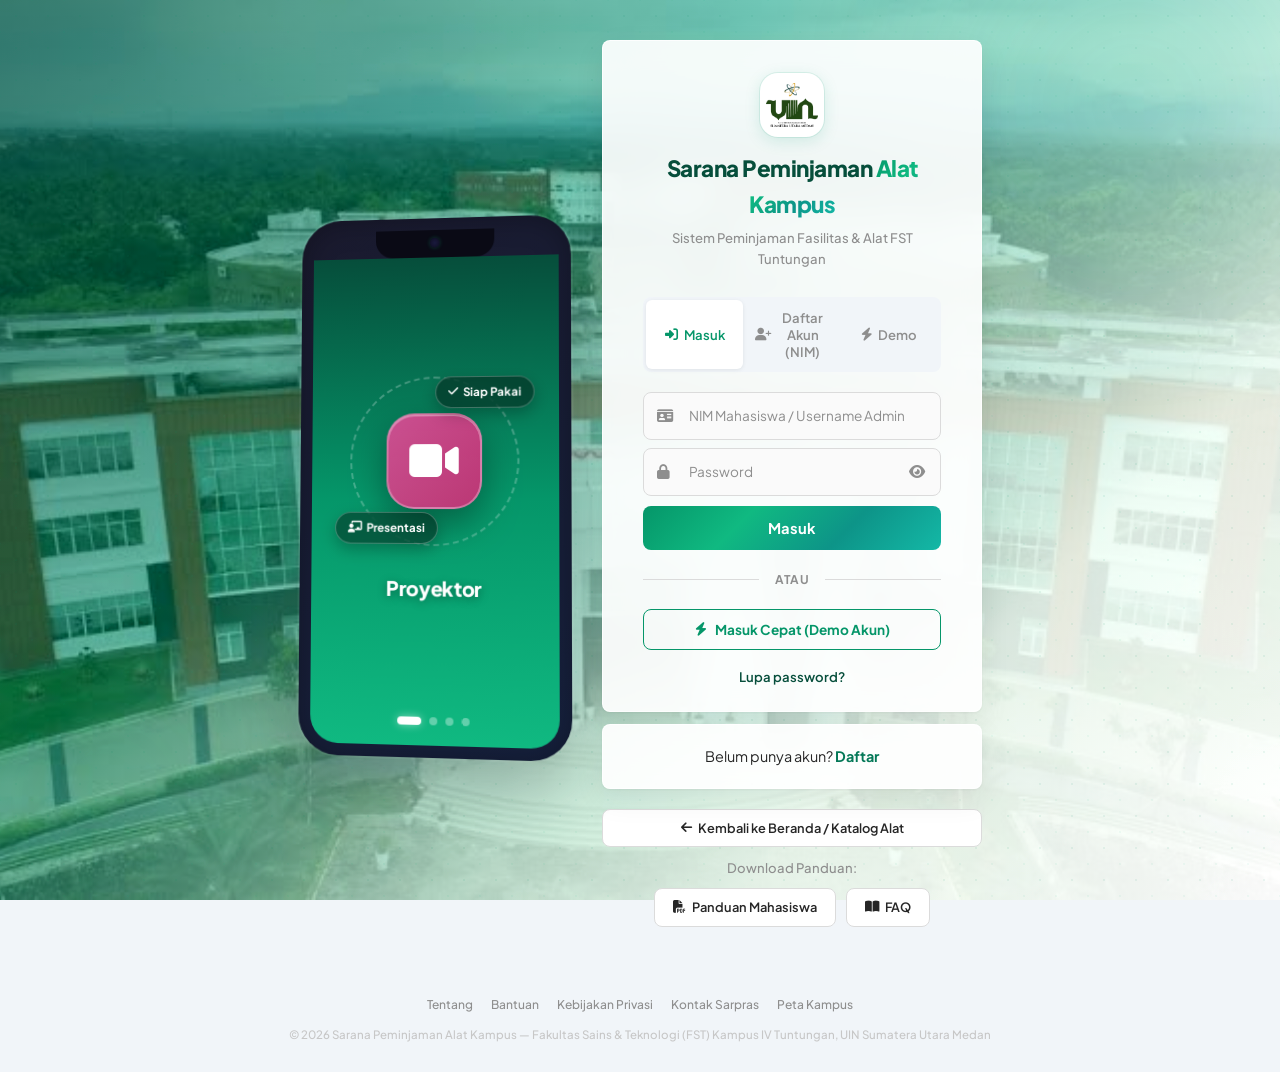
==== commit 0cbdda19: "Add files via upload" ====
--- a/admin.html
+++ b/admin.html
@@ -1,13 +1,16 @@
 <!DOCTYPE html>
 <html lang="id">
+
 <head>
   <meta charset="UTF-8">
   <meta name="viewport" content="width=device-width, initial-scale=1.0">
   <title>Admin Dashboard — Sarana Peminjaman Alat Kampus | FST UINSU</title>
-  <meta name="description" content="Dashboard Khusus Administrator Sarana Peminjaman Alat Kampus - Fakultas Sains & Teknologi Kampus IV Tuntungan.">
+  <meta name="description"
+    content="Dashboard Khusus Administrator Sarana Peminjaman Alat Kampus - Fakultas Sains & Teknologi Kampus IV Tuntungan.">
   <link rel="preconnect" href="https://fonts.googleapis.com">
   <link rel="preconnect" href="https://fonts.gstatic.com" crossorigin>
-  <link href="https://fonts.googleapis.com/css2?family=Plus+Jakarta+Sans:wght@300;400;500;600;700;800&display=swap" rel="stylesheet">
+  <link href="https://fonts.googleapis.com/css2?family=Plus+Jakarta+Sans:wght@300;400;500;600;700;800&display=swap"
+    rel="stylesheet">
   <link rel="stylesheet" href="https://cdnjs.cloudflare.com/ajax/libs/font-awesome/6.4.0/css/all.min.css">
   <link rel="stylesheet" href="style.css">
   <style>
@@ -17,12 +20,15 @@
       border-bottom: 2px solid #059669;
       color: #ffffff;
     }
+
     .admin-navbar .brand-title {
       color: #ffffff;
     }
+
     .admin-navbar .brand-sub {
       color: #94a3b8;
     }
+
     .admin-badge-pill {
       background: rgba(16, 185, 129, 0.15);
       border: 1px solid rgba(16, 185, 129, 0.4);
@@ -51,6 +57,7 @@
       gap: 1.25rem;
       box-shadow: 0 8px 24px rgba(0, 0, 0, 0.08);
     }
+
     .admin-badge-tag {
       display: inline-flex;
       align-items: center;
@@ -64,18 +71,21 @@
       font-weight: 700;
       margin-bottom: 6px;
     }
+
     .admin-banner-info h2 {
       font-size: 1.5rem;
       font-weight: 800;
       color: #ffffff;
       margin-bottom: 4px;
     }
+
     .admin-banner-info p {
       color: #cbd5e1;
       font-size: 0.9rem;
       max-width: 620px;
       margin: 0;
     }
+
     .admin-banner-actions {
       display: flex;
       gap: 8px;
@@ -95,23 +105,27 @@
       border-radius: var(--radius-md);
       border: 1px solid var(--border-light);
     }
+
     .search-filter-bar {
       display: flex;
       gap: 10px;
       align-items: center;
       flex-wrap: wrap;
     }
+
     .search-input-wrap {
       position: relative;
       display: flex;
       align-items: center;
     }
+
     .search-input-wrap i {
       position: absolute;
       left: 12px;
       color: var(--text-muted);
       font-size: 0.88rem;
     }
+
     .search-input-wrap input {
       padding: 8px 12px 8px 34px;
       border: 1px solid var(--border-light);
@@ -123,11 +137,13 @@
       transition: var(--transition);
       font-family: inherit;
     }
+
     .search-input-wrap input:focus {
       border-color: var(--primary);
       background: #ffffff;
       box-shadow: 0 0 0 3px rgba(5, 150, 105, 0.1);
     }
+
     .simple-select {
       padding: 8px 12px;
       border: 1px solid var(--border-light);
@@ -140,6 +156,7 @@
       font-weight: 600;
       cursor: pointer;
     }
+
     .simple-select:focus {
       border-color: var(--primary);
       background: #ffffff;
@@ -154,16 +171,19 @@
       padding: 12px 14px;
       letter-spacing: 0.3px;
     }
+
     .custom-table td {
       padding: 12px 14px;
       vertical-align: middle;
       border-bottom: 1px solid #f1f5f9;
     }
+
     .student-badge-card {
       display: flex;
       align-items: center;
       gap: 10px;
     }
+
     .student-avatar {
       width: 38px;
       height: 38px;
@@ -178,6 +198,7 @@
       flex-shrink: 0;
       box-shadow: 0 2px 6px rgba(5, 150, 105, 0.25);
     }
+
     .student-info-name {
       font-weight: 700;
       color: var(--text-primary);
@@ -186,6 +207,7 @@
       align-items: center;
       gap: 6px;
     }
+
     .student-info-class {
       display: inline-block;
       background: #ecfdf5;
@@ -197,19 +219,60 @@
       padding: 1px 6px;
       margin-top: 2px;
     }
+
     .student-info-nim {
       font-size: 0.78rem;
       color: var(--text-muted);
       margin-top: 2px;
     }
+
     .item-highlight-box {
       background: #f8fafc;
       border: 1px solid #e2e8f0;
       border-radius: 8px;
       padding: 8px 12px;
     }
+
+    @media (max-width: 640px) {
+      .admin-simple-banner {
+        padding: 1.25rem 1rem;
+        flex-direction: column;
+        align-items: stretch;
+      }
+      .admin-banner-info h2 {
+        font-size: 1.25rem;
+      }
+      .admin-banner-info p {
+        font-size: 0.82rem;
+      }
+      .admin-banner-actions {
+        width: 100%;
+        display: flex;
+        flex-direction: column;
+      }
+      .admin-banner-actions .btn {
+        width: 100%;
+        justify-content: center;
+      }
+      .panel-header-simple {
+        padding: 1rem;
+        flex-direction: column;
+        align-items: stretch;
+      }
+      .search-filter-bar {
+        width: 100%;
+        flex-direction: column;
+        align-items: stretch;
+      }
+      .search-input-wrap,
+      .search-input-wrap input,
+      .simple-select {
+        width: 100% !important;
+      }
+    }
   </style>
 </head>
+
 <body>
   <!-- Background Glow -->
   <div class="glow-bg glow-1"></div>
@@ -237,7 +300,8 @@
         <span id="admin-header-name">Admin Sarpras FST (Pakdul)</span>
       </div>
 
-      <a href="index.html" class="btn btn-outline btn-sm" style="color:#ffffff; border-color:rgba(255,255,255,0.25);" title="Buka Tampilan Katalog Mahasiswa">
+      <a href="index.html" class="btn btn-outline btn-sm" style="color:#ffffff; border-color:rgba(255,255,255,0.25);"
+        title="Buka Tampilan Katalog Mahasiswa">
         <i class="fa-solid fa-graduation-cap"></i> Mode Mahasiswa
       </a>
 
@@ -252,15 +316,18 @@
     <!-- Simple Clean Admin Banner -->
     <div class="admin-simple-banner">
       <div class="admin-banner-info">
-        <div class="admin-badge-tag"><i class="fa-solid fa-list-check"></i> Monitoring & Verifikasi Peminjaman Alat Kampus</div>
+        <div class="admin-badge-tag"><i class="fa-solid fa-list-check"></i> Monitoring & Verifikasi Peminjaman Alat
+          Kampus</div>
         <h2>Data Booking Alat Mahasiswa FST</h2>
-        <p>Pantau langsung mahasiswa yang membooking proyektor, kabel HDMI, cok sambung, dan beri persetujuan (ACC) dengan mudah.</p>
+        <p>Pantau langsung mahasiswa yang membooking proyektor, kabel HDMI, cok sambung, dan beri persetujuan (ACC)
+          dengan mudah.</p>
       </div>
       <div class="admin-banner-actions">
         <button class="btn btn-primary" id="btn-quick-add-item">
           <i class="fa-solid fa-plus-circle"></i> Tambah Unit Alat
         </button>
-        <button class="btn btn-outline" id="btn-admin-export-csv" style="background:rgba(255,255,255,0.08); color:#ffffff; border-color:rgba(255,255,255,0.3);">
+        <button class="btn btn-outline" id="btn-admin-export-csv"
+          style="background:rgba(255,255,255,0.08); color:#ffffff; border-color:rgba(255,255,255,0.3);">
           <i class="fa-solid fa-file-excel"></i> Unduh Data (.CSV)
         </button>
       </div>
@@ -301,7 +368,8 @@
     <!-- Navigation Sub-Tabs -->
     <div class="admin-sub-tabs">
       <button class="sub-tab active" data-sub="admin-sub-requests">
-        <i class="fa-solid fa-users-viewfinder"></i> Daftar Booking Mahasiswa <span class="badge badge-warning" id="pending-tab-badge">0</span>
+        <i class="fa-solid fa-users-viewfinder"></i> Daftar Booking Mahasiswa <span class="badge badge-warning"
+          id="pending-tab-badge">0</span>
       </button>
       <button class="sub-tab" data-sub="admin-sub-inventory">
         <i class="fa-solid fa-boxes-stacked"></i> Stok Alat Kampus
@@ -324,12 +392,14 @@
           <h3 style="font-size:1.25rem; font-weight:800; color:var(--text-primary); margin-bottom:4px;">
             <i class="fa-solid fa-clipboard-user text-primary"></i> Mahasiswa yang Membooking Alat Kampus
           </h3>
-          <p class="text-muted" style="font-size:0.88rem;">Berikut adalah daftar nama mahasiswa, kelas, alat yang dipinjam, beserta status verifikasi.</p>
+          <p class="text-muted" style="font-size:0.88rem;">Berikut adalah daftar nama mahasiswa, kelas, alat yang
+            dipinjam, beserta status verifikasi.</p>
         </div>
         <div class="search-filter-bar">
           <div class="search-input-wrap">
             <i class="fa-solid fa-magnifying-glass"></i>
-            <input type="text" id="admin-booking-search" placeholder="Cari nama mahasiswa, NIM, atau alat..." oninput="filterAdminLoans()">
+            <input type="text" id="admin-booking-search" placeholder="Cari nama mahasiswa, NIM, atau alat..."
+              oninput="filterAdminLoans()">
           </div>
           <select id="admin-status-filter" onchange="filterAdminLoans()" class="simple-select">
             <option value="all">Semua Status</option>
@@ -341,7 +411,8 @@
         </div>
       </div>
 
-      <div class="table-container glass-card" style="box-shadow: 0 4px 20px rgba(0,0,0,0.04); border-radius:12px; overflow:hidden;">
+      <div class="table-container glass-card"
+        style="box-shadow: 0 4px 20px rgba(0,0,0,0.04); border-radius:12px; overflow:hidden;">
         <table class="custom-table" id="admin-requests-table">
           <thead>
             <tr>
@@ -398,7 +469,8 @@
       <div class="panel-header-sub">
         <div>
           <h3>Daftar Akun Mahasiswa Terdaftar (NIM)</h3>
-          <p class="text-muted">Semua mahasiswa yang telah registrasi menggunakan NIM pada sistem peminjaman PAKDUL UINSU.</p>
+          <p class="text-muted">Semua mahasiswa yang telah registrasi menggunakan NIM pada sistem peminjaman PAKDUL
+            UINSU.</p>
         </div>
       </div>
       <div class="table-container glass-card">
@@ -452,26 +524,38 @@
       <div class="panel-header-sub">
         <div>
           <h3>Database Query Console (SQL Simulator)</h3>
-          <p class="text-muted">Eksekusi perintah query SQL langsung (SELECT, INSERT, UPDATE, DELETE) pada tabel <code>users</code>, <code>fasilitas</code>, dan <code>peminjaman</code>.</p>
+          <p class="text-muted">Eksekusi perintah query SQL langsung (SELECT, INSERT, UPDATE, DELETE) pada tabel
+            <code>users</code>, <code>fasilitas</code>, dan <code>peminjaman</code>.</p>
         </div>
       </div>
 
       <div class="glass-card" style="padding:1.5rem; margin-bottom:1.5rem;">
-        <div style="display:flex; justify-content:space-between; align-items:center; margin-bottom:10px; flex-wrap:wrap; gap:8px;">
-          <span style="font-weight:700; color:var(--text-primary);"><i class="fa-solid fa-terminal text-primary"></i> Editor Perintah SQL:</span>
+        <div
+          style="display:flex; justify-content:space-between; align-items:center; margin-bottom:10px; flex-wrap:wrap; gap:8px;">
+          <span style="font-weight:700; color:var(--text-primary);"><i class="fa-solid fa-terminal text-primary"></i>
+            Editor Perintah SQL:</span>
           <div style="display:flex; gap:6px; flex-wrap:wrap;">
-            <button type="button" class="btn btn-outline btn-sm" onclick="setSampleSql(1)">Query 1: Semua Mahasiswa</button>
-            <button type="button" class="btn btn-outline btn-sm" onclick="setSampleSql(2)">Query 2: Alat Tersedia</button>
-            <button type="button" class="btn btn-outline btn-sm" onclick="setSampleSql(3)">Query 3: Peminjaman Pending</button>
-            <button type="button" class="btn btn-outline btn-sm" onclick="setSampleSql(4)">Query 4: Riwayat Peminjaman</button>
-          </div>
-        </div>
-
-        <textarea id="sql-input-query" rows="4" style="width:100%; font-family:Consolas, 'Courier New', monospace; font-size:0.95rem; background:#0f172a; color:#38bdf8; border:1px solid #334155; border-radius:8px; padding:14px; outline:none; resize:vertical;" placeholder="Tuliskan query SQL di sini, contoh: SELECT * FROM users;"></textarea>
-
-        <div style="display:flex; justify-content:space-between; align-items:center; margin-top:12px; flex-wrap:wrap; gap:10px;">
+            <button type="button" class="btn btn-outline btn-sm" onclick="setSampleSql(1)">Query 1: Semua
+              Mahasiswa</button>
+            <button type="button" class="btn btn-outline btn-sm" onclick="setSampleSql(2)">Query 2: Alat
+              Tersedia</button>
+            <button type="button" class="btn btn-outline btn-sm" onclick="setSampleSql(3)">Query 3: Peminjaman
+              Pending</button>
+            <button type="button" class="btn btn-outline btn-sm" onclick="setSampleSql(4)">Query 4: Riwayat
+              Peminjaman</button>
+          </div>
+        </div>
+
+        <textarea id="sql-input-query" rows="4"
+          style="width:100%; font-family:Consolas, 'Courier New', monospace; font-size:0.95rem; background:#0f172a; color:#38bdf8; border:1px solid #334155; border-radius:8px; padding:14px; outline:none; resize:vertical;"
+          placeholder="Tuliskan query SQL di sini, contoh: SELECT * FROM users;"></textarea>
+
+        <div
+          style="display:flex; justify-content:space-between; align-items:center; margin-top:12px; flex-wrap:wrap; gap:10px;">
           <div style="font-size:0.8rem; color:var(--text-muted);">
-            Tabel tersedia: <code style="color:#059669; font-weight:700;">users</code> (Mahasiswa & Admin), <code style="color:#059669; font-weight:700;">fasilitas</code> (Inventaris Alat), <code style="color:#059669; font-weight:700;">peminjaman</code> (Transaksi).
+            Tabel tersedia: <code style="color:#059669; font-weight:700;">users</code> (Mahasiswa & Admin), <code
+              style="color:#059669; font-weight:700;">fasilitas</code> (Inventaris Alat), <code
+              style="color:#059669; font-weight:700;">peminjaman</code> (Transaksi).
           </div>
           <button type="button" class="btn btn-primary" onclick="runSqlQuery()" style="padding:8px 20px;">
             <i class="fa-solid fa-play"></i> Eksekusi Query
@@ -482,10 +566,12 @@
       <div class="glass-card" style="padding:1.5rem;">
         <div style="display:flex; justify-content:space-between; align-items:center; margin-bottom:12px;">
           <h4 style="font-weight:700;"><i class="fa-solid fa-table-list"></i> Hasil Eksekusi Query (Result Set)</h4>
-          <span id="sql-exec-info" style="font-size:0.82rem; color:var(--text-muted);">Status: Siap menjalankan query</span>
+          <span id="sql-exec-info" style="font-size:0.82rem; color:var(--text-muted);">Status: Siap menjalankan
+            query</span>
         </div>
         <div id="sql-result-container" style="overflow-x:auto; max-height:450px;">
-          <p class="text-muted" style="padding:1rem 0;">Belum ada query yang dieksekusi. Klik salah satu tombol contoh query atau ketik query SQL Anda di atas.</p>
+          <p class="text-muted" style="padding:1rem 0;">Belum ada query yang dieksekusi. Klik salah satu tombol contoh
+            query atau ketik query SQL Anda di atas.</p>
         </div>
       </div>
     </div>
@@ -524,12 +610,14 @@
             </div>
           </div>
           <div class="form-group">
-            <label>Lokasi Penyimpanan / Pos Sarpras <span class="text-danger">*</span></label>
-            <input type="text" id="inv-location" placeholder="Contoh: Pos Sarpras FST Lt. 1, Kampus IV Tuntungan" required>
+            <label>Lokasi Penyimpanan <span class="text-danger">*</span></label>
+            <input type="text" id="inv-location" placeholder="Contoh: Ruangan Administrasi FST"
+              required>
           </div>
           <div class="form-group">
             <label>Spesifikasi & Kelengkapan</label>
-            <textarea id="inv-specs" rows="2" placeholder="Panjang kabel, lumens proyektor, lubang colokan, dll."></textarea>
+            <textarea id="inv-specs" rows="2"
+              placeholder="Panjang kabel, lumens proyektor, lubang colokan, dll."></textarea>
           </div>
           <div class="modal-footer-actions">
             <button type="button" class="btn btn-secondary" onclick="closeModal('modal-inventory')">Batal</button>
@@ -543,7 +631,8 @@
   <!-- Footer -->
   <footer class="footer">
     <div class="footer-content">
-      <p>© 2026 <strong>Sarana Peminjaman Alat Kampus</strong> — Panel Khusus Administrator Sarpras Fakultas Sains dan Teknologi (FST) Kampus IV Tuntungan UIN Sumatera Utara Medan.</p>
+      <p>© 2026 <strong>Sarana Peminjaman Alat Kampus</strong> — Panel Khusus Administrator Sarpras Fakultas Sains dan
+        Teknologi (FST) Kampus IV Tuntungan UIN Sumatera Utara Medan.</p>
       <div class="footer-tags">
         <span class="status-indicator online"></span> Mode Khusus Admin Aktif
       </div>
@@ -552,4 +641,5 @@
 
   <script src="admin.js"></script>
 </body>
-</html>
+
+</html>
--- a/style.css
+++ b/style.css
@@ -1506,7 +1506,7 @@
 }
 
 /* ============================================================
-   RESPONSIVE DESIGN
+   RESPONSIVE DESIGN (MOBILE & HANDPHONE OPTIMIZATION)
 ============================================================ */
 @media (max-width: 900px) {
   .hero-banner {
@@ -1528,3 +1528,269 @@
     grid-template-columns: 1fr;
   }
 }
+
+/* Khusus Tampilan Handphone (Lebar Layar <= 640px) */
+@media (max-width: 640px) {
+  body {
+    font-size: 0.92rem;
+  }
+
+  .navbar {
+    padding: 0.85rem 1rem;
+    flex-direction: column;
+    align-items: stretch;
+    gap: 0.75rem;
+  }
+
+  .nav-brand {
+    justify-content: flex-start;
+  }
+
+  .brand-uinsu-logo {
+    width: 36px;
+    height: 36px;
+  }
+
+  .brand-title {
+    font-size: 0.95rem;
+    line-height: 1.25;
+  }
+
+  .brand-sub {
+    font-size: 0.68rem;
+  }
+
+  .nav-actions {
+    display: flex;
+    justify-content: space-between;
+    align-items: center;
+    width: 100%;
+    gap: 6px;
+    flex-wrap: wrap;
+  }
+
+  .nav-actions .btn {
+    padding: 6px 10px;
+    font-size: 0.76rem;
+  }
+
+  .user-pill {
+    padding: 4px 10px;
+    font-size: 0.76rem;
+  }
+
+  .main-wrapper {
+    padding: 1rem 0.85rem 3rem 0.85rem;
+  }
+
+  /* Nav Tabs */
+  .nav-tabs {
+    gap: 6px;
+    margin-bottom: 1.25rem;
+    overflow-x: auto;
+    padding-bottom: 4px;
+    -webkit-overflow-scrolling: touch;
+  }
+
+  .nav-tab {
+    padding: 8px 12px;
+    font-size: 0.82rem;
+    white-space: nowrap;
+    flex-shrink: 0;
+  }
+
+  /* Hero Banner di HP */
+  .hero-banner {
+    padding: 1.5rem 1.15rem;
+    border-radius: var(--radius-sm);
+    margin-bottom: 1.5rem;
+  }
+
+  .hero-badge-group {
+    flex-direction: column;
+    align-items: flex-start;
+    gap: 4px;
+  }
+
+  .hero-badge {
+    font-size: 0.72rem;
+    padding: 3px 8px;
+  }
+
+  .hero-title {
+    font-size: 1.35rem;
+    line-height: 1.3;
+    margin: 0.6rem 0;
+  }
+
+  .hero-desc {
+    font-size: 0.85rem;
+    line-height: 1.5;
+    margin-bottom: 1.25rem;
+  }
+
+  .hero-stats {
+    flex-wrap: wrap;
+    gap: 0.75rem;
+    padding: 0.85rem 1rem;
+  }
+
+  .stat-item .stat-number {
+    font-size: 1.25rem;
+  }
+
+  .stat-item .stat-label {
+    font-size: 0.72rem;
+  }
+
+  .stat-divider {
+    display: none;
+  }
+
+  .hero-illustration {
+    display: none; /* Sembunyikan elemen dekoratif melayang agar layar HP tidak penuh */
+  }
+
+  /* Filter Bar & Pencarian */
+  .filter-bar {
+    padding: 1rem 0.85rem;
+    gap: 0.85rem;
+  }
+
+  .search-box {
+    width: 100%;
+  }
+
+  .search-box input {
+    font-size: 0.85rem;
+    padding: 8px 12px 8px 34px;
+  }
+
+  .category-pills {
+    width: 100%;
+    overflow-x: auto;
+    padding-bottom: 6px;
+    justify-content: flex-start;
+    -webkit-overflow-scrolling: touch;
+    flex-wrap: nowrap;
+  }
+
+  .category-pills .pill {
+    padding: 6px 12px;
+    font-size: 0.78rem;
+    white-space: nowrap;
+    flex-shrink: 0;
+  }
+
+  /* Grid Kartu Alat di HP */
+  .items-grid {
+    grid-template-columns: 1fr;
+    gap: 1.15rem;
+  }
+
+  .equipment-card {
+    border-radius: var(--radius-md);
+  }
+
+  .card-top {
+    height: 150px;
+  }
+
+  .item-visual-icon {
+    font-size: 3.2rem;
+  }
+
+  .card-body {
+    padding: 1.15rem;
+  }
+
+  .item-title {
+    font-size: 1.15rem;
+  }
+
+  .meta-row {
+    font-size: 0.8rem;
+  }
+
+  /* Modal Form Booking & Tiket di HP */
+  .modal-box {
+    width: 95% !important;
+    max-width: 95% !important;
+    margin: 10px auto;
+    padding: 1.15rem;
+    max-height: 92vh;
+    border-radius: var(--radius-md);
+    overflow-y: auto;
+  }
+
+  .modal-header h3 {
+    font-size: 1.05rem;
+  }
+
+  .form-group label {
+    font-size: 0.8rem;
+  }
+
+  .form-group input, 
+  .form-group select, 
+  .form-group textarea {
+    font-size: 0.88rem;
+    padding: 9px 11px;
+  }
+
+  .modal-footer-actions {
+    flex-direction: column-reverse;
+    gap: 8px;
+  }
+
+  .modal-footer-actions .btn {
+    width: 100%;
+    padding: 11px;
+    font-size: 0.88rem;
+  }
+
+  /* Tiket Digital di Layar HP */
+  .ticket-container {
+    padding: 1rem;
+    margin: 0.75rem 0;
+  }
+
+  .ticket-details {
+    grid-template-columns: 1fr;
+    gap: 8px;
+  }
+
+  .qr-code-box {
+    width: 120px;
+    height: 120px;
+  }
+
+  /* Tabel Riwayat di HP: Scroll Horizontal Lancar */
+  .table-container {
+    overflow-x: auto;
+    -webkit-overflow-scrolling: touch;
+    border-radius: var(--radius-sm);
+    box-shadow: 0 1px 4px rgba(0, 0, 0, 0.05);
+  }
+
+  .custom-table {
+    min-width: 580px;
+    font-size: 0.8rem;
+  }
+
+  .custom-table th, 
+  .custom-table td {
+    padding: 10px 12px;
+  }
+
+  /* Footer di HP */
+  .footer {
+    padding: 1.5rem 1rem;
+  }
+
+  .footer-content {
+    flex-direction: column;
+    text-align: center;
+    gap: 0.5rem;
+  }
+}
